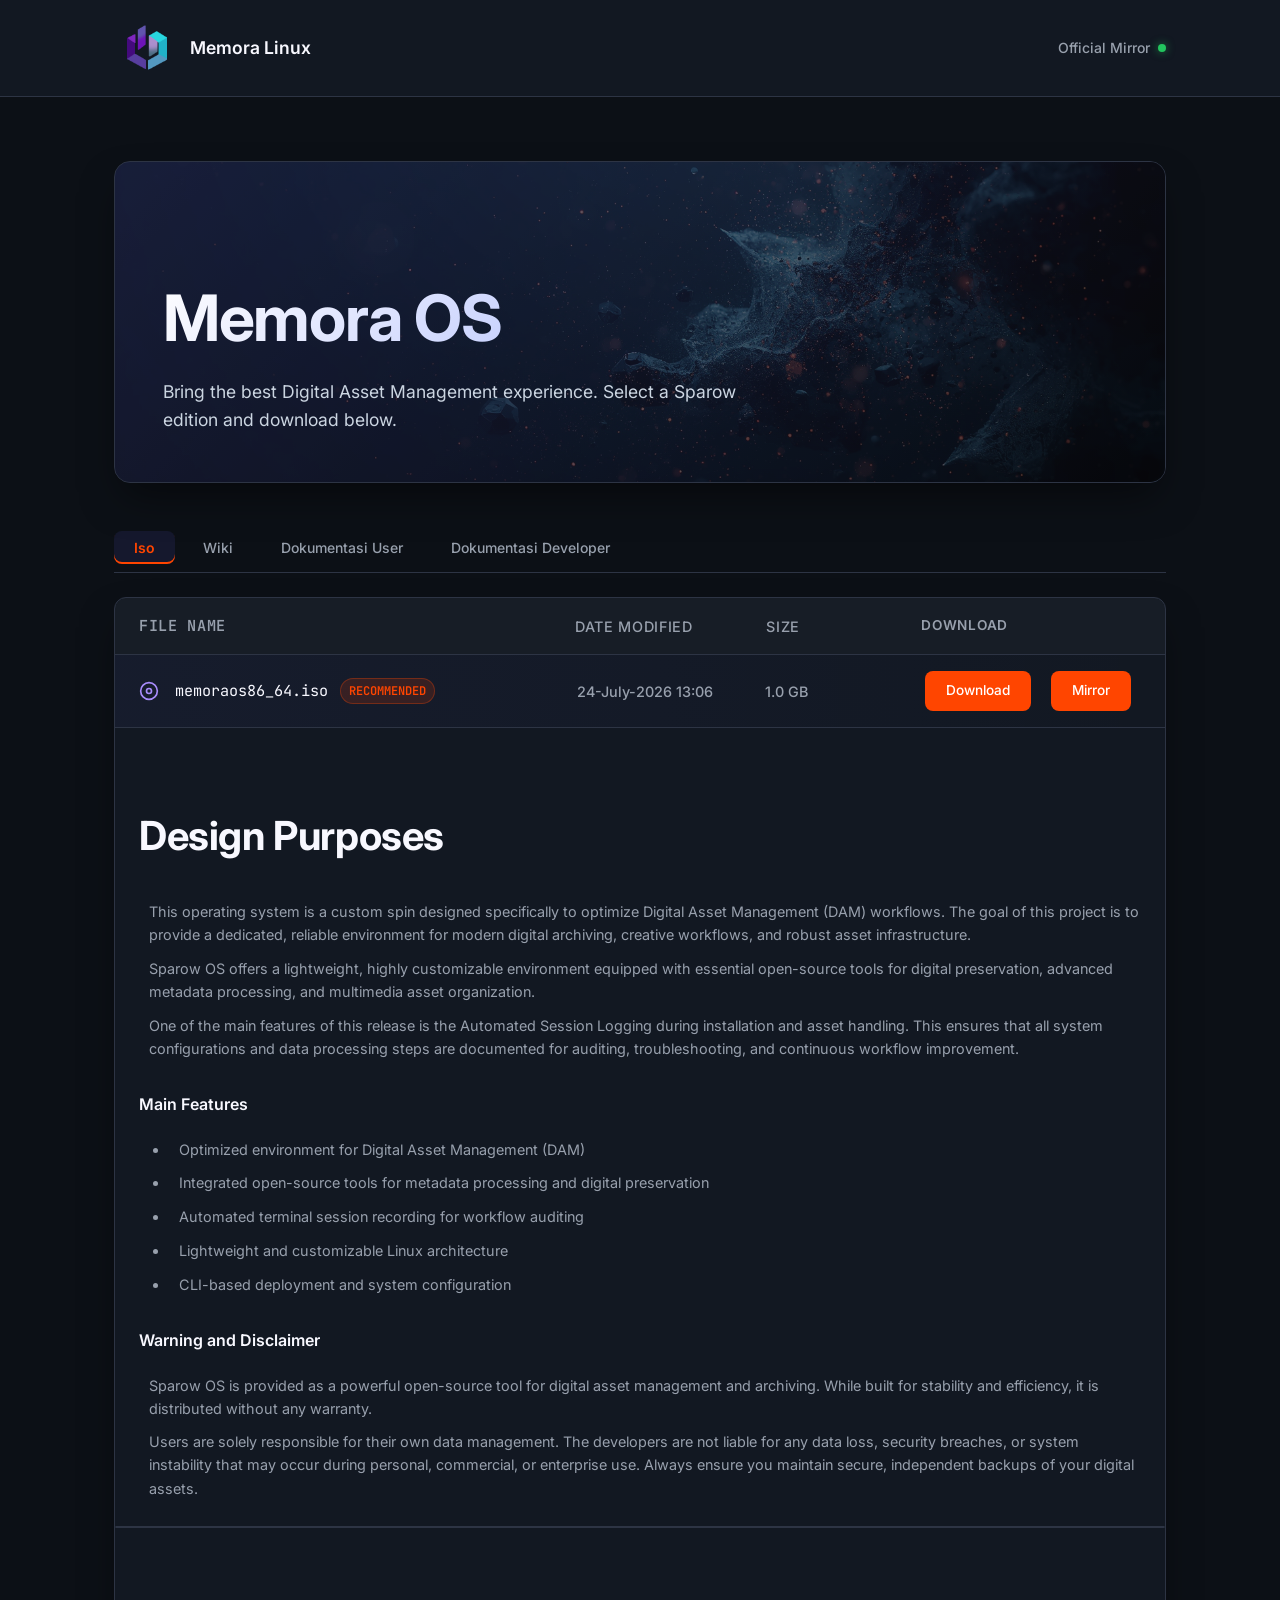
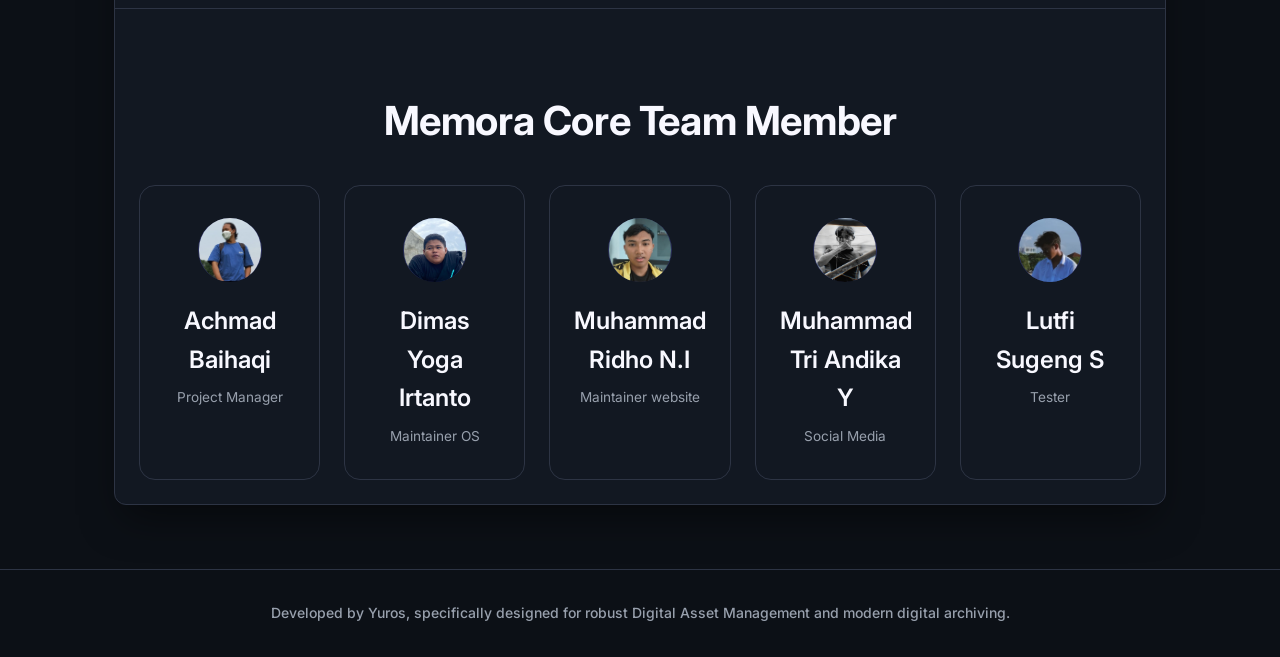
==== index.html @ e00f6594 "Change section title from 'Sparow' to 'Memora'" ====
<!DOCTYPE html>
<html lang="en">
<head>
    <meta charset="UTF-8">
    <meta name="viewport" content="width=device-width, initial-scale=1.0">
    <title>Memora OS - Download</title>
    <link rel="stylesheet" href="style.css">
    <link href="https://fonts.googleapis.com/css2?family=Inter:wght@400;500;600;700&family=JetBrains+Mono:wght@400;500&display=swap" rel="stylesheet">
</head>

<body>
    <nav class="navbar">
        <div class="container">
            <div class="logo">
                <img src="asset-website/memora-logo.png" alt="logo-sparow" style="height: 64px; width: auto;"/>
                <span>Memora Linux</span>
            </div>
            <div class="server-info">
                <span class="host">Official Mirror</span>
                <span class="status-indicator"></span>
            </div>
        </div>
    </nav>

    <main class="container main-content">
        <!-- Hero Section -->
        <div class="hero-section">
            <div class="hero-image-container">
                <img src="asset-website/backround-hero/opsi1.png" alt="Sparow OS Preview" class="hero-img">
                <div class="hero-content">
                    <h1>Memora OS</h1>
                    <p>Bring the best Digital Asset Management experience. Select a Sparow edition and download below.</p>
                </div>
            </div>
        </div>

        <!-- Release Tabs -->
<div class="release-tabs">
    <button class="tab-btn active" id="btn-sparow">Iso</button>
    <button class="tab-btn" id="btn-wiki">Wiki</button>
    <button class="tab-btn" id="btn-docs-user">Dokumentasi User</button>
    <button class="tab-btn" id="btn-docs-dev">Dokumentasi Developer</button>
</div>

        <div class="file-browser">
            <!-- KONTEN 1: TAB SPAROW -->
            <div id="content-sparow" style="display: block;">
                <div class="browser-header">
                    <div class="col-name">File Name</div>
                    <div class="col-date">Date Modified</div>
                    <div class="col-size">Size</div>
                    <div class="col-action">
                        <span class="header-align">Download</span>
                        <span class="header-align" style="visibility: hidden;">Mirror</span>
                    </div>
                </div>
                
                <div class="file-list" id="list-amanda">
                    <div class="file-row iso-file">
                        <div class="col-name">
                            <svg class="icon" viewBox="0 0 24 24" fill="none" stroke="currentColor" stroke-width="2">
                                <circle cx="12" cy="12" r="10" />
                                <circle cx="12" cy="12" r="3" />
                            </svg>
                            <div class="file-details">
                                <span class="filename">memoraos86_64.iso</span>
                                <span class="file-badge">Recommended</span>
                            </div>
                        </div>
                        <div class="col-date">24-July-2026 13:06</div>
                        <div class="col-size">1.0 GB</div>
                        <div class="col-action">
                            <a href="/source/blackbird-amanda.iso" class="btn-download" download>Download</a>
                            <a href="https://onboardcloud.dl.sourceforge.net/project/blackbird/release-beta/blackbird-amanda.iso?viasf=1&fid=47947c083191922f" target="_blank" class="btn-download">Mirror</a>
                        </div>
                    </div>
                    
                    <div class="describe">
                        <h2 class="section-title">Design Purposes</h2>
                        <p>
                        This operating system is a custom spin designed specifically to optimize Digital Asset Management (DAM) workflows. The goal of this project is to provide a dedicated, reliable environment for modern digital archiving, creative workflows, and robust asset infrastructure.
                        </p>
                        <p>
                        Sparow OS offers a lightweight, highly customizable environment equipped with essential open-source tools for digital preservation, advanced metadata processing, and multimedia asset organization.
                        </p>
                        <p>
                        One of the main features of this release is the Automated Session Logging during installation and asset handling. This ensures that all system configurations and data processing steps are documented for auditing, troubleshooting, and continuous workflow improvement.
                        </p>

                        <h3 class="section-subtitle">Main Features</h3>
                        <ul>
                            <li>Optimized environment for Digital Asset Management (DAM)</li>
                            <li>Integrated open-source tools for metadata processing and digital preservation</li>
                            <li>Automated terminal session recording for workflow auditing</li>
                            <li>Lightweight and customizable Linux architecture</li>
                            <li>CLI-based deployment and system configuration</li>
                        </ul>

                        <h3 class="section-subtitle">Warning and Disclaimer</h3>
                        <p>
                        Sparow OS is provided as a powerful open-source tool for digital asset management and archiving. While built for stability and efficiency, it is distributed without any warranty.
                        </p>
                        <p>
                        Users are solely responsible for their own data management. The developers are not liable for any data loss, security breaches, or system instability that may occur during personal, commercial, or enterprise use. Always ensure you maintain secure, independent backups of your digital assets.
                        </p>
                    </div>
                </div>
            </div>

            <!-- KONTEN 2: TAB WIKI -->
            <div id="content-wiki" style="display: none; padding: 2rem;">
                
                <!-- INI YANG BIKIN JADI 2 KOLOM (wiki-layout) -->
                <div class="wiki-layout">
                    
                    <!-- Kiri: Sidebar Daftar Isi -->
                    <aside class="wiki-sidebar">
                        <div class="toc-title">Contents</div>
                        <ul class="toc-list">
                            <li><a href="#wiki-konsep">1 Konsep Dasar</a></li>
                            <li><a href="#wiki-arsip">2 Standar Preservasi Digital</a></li>
                            <li><a href="#wiki-metadata">3 Skema Metadata & Klasifikasi</a></li>
                        </ul>
                    </aside>

                    <!-- Kanan: Isi Konten -->
                    <div class="wiki-main">
                        <h2 class="section-title" style="margin-top: 0; margin-bottom: 1.5rem;">Wiki Sparow OS</h2>
                        
                        <h3 id="wiki-konsep" class="section-subtitle">1 Konsep Dasar</h3>
                        <p>Sparow OS dirancang untuk menjembatani infrastruktur IT dengan kebutuhan manajemen arsip digital. Sistem ini dioptimalkan untuk memproses aset digital skala besar dengan efisiensi tinggi.</p>

                        <h3 id="wiki-arsip" class="section-subtitle">2 Standar Preservasi Digital</h3>
                        <p>Sistem ini mendukung integrasi langsung dengan model OAIS (Open Archival Information System), memastikan pelestarian dokumen untuk jangka panjang secara aman dan terstruktur.</p>

                        <h3 id="wiki-metadata" class="section-subtitle">3 Skema Metadata & Klasifikasi</h3>
                        <p>Lingkungan bawaan telah dilengkapi dengan alat untuk memvalidasi dan memproses skema Dublin Core, MODS, dan format deskripsi bibliografi lainnya secara otomatis.</p>
                    </div>

                </div>
            </div>


        <div class="file-browser">

            <!-- KONTEN 3: TAB DOKUMENTASI USER -->
            <div id="content-docs-user" style="display: none; padding: 2rem;">
                <div class="wiki-layout">
                    <!-- Kiri: Sidebar Daftar Isi -->
                    <aside class="wiki-sidebar">
                        <div class="toc-title">Contents</div>
                        <ul class="toc-list">
                            <li><a href="#docs-user-instalasi">1 Panduan Instalasi CLI</a></li>
                            <li><a href="#docs-user-enkripsi">2 Konfigurasi Tang Server & Clevis</a></li>
                            <li><a href="#docs-user-logging">3 Perekaman Sesi Terminal</a></li>
                        </ul>
                    </aside>

                    <!-- Kanan: Isi Konten -->
                    <div class="wiki-main">
                        <h2 class="section-title" style="margin-top: 0; margin-bottom: 1.5rem;">Dokumentasi User</h2>
                        
                        <h3 id="docs-user-instalasi" class="section-subtitle">1 Panduan Instalasi CLI</h3>
                        <p>Proses instalasi utama Sparow OS sepenuhnya dikendalikan melalui Command Line Interface (CLI) untuk memastikan konsumsi sumber daya tetap minimal selama deployment.</p>

                        <h3 id="docs-user-enkripsi" class="section-subtitle">2 Konfigurasi Tang Server & Clevis</h3>
                        <p>Untuk keamanan penyimpanan repositori arsip, dokumentasi ini menyediakan panduan setup enkripsi disk jaringan menggunakan container Tang server dan client Clevis, guna mencegah akses disk tanpa otorisasi.</p>

                        <h3 id="docs-user-logging" class="section-subtitle">3 Perekaman Sesi Terminal</h3>
                        <p>Fitur logging akan secara otomatis merekam riwayat interaksi administrator selama sesi pemeliharaan sistem perpustakaan digital untuk tujuan dokumentasi dan audit.</p>
                    </div>
                </div>
            </div>

            <!-- KONTEN 4: TAB DOKUMENTASI DEVELOPER -->
            <div id="content-docs-dev" style="display: none; padding: 2rem;">
                <div class="wiki-layout">
                    <!-- Kiri: Sidebar Daftar Isi -->
                    <aside class="wiki-sidebar">
                        <div class="toc-title">Contents</div>
                        <ul class="toc-list">
                            <li><a href="#docs-dev-instalasi">1 Panduan Instalasi CLI</a></li>
                            <li><a href="#docs-dev-enkripsi">2 Konfigurasi Tang Server & Clevis</a></li>
                            <li><a href="#docs-dev-logging">3 Perekaman Sesi Terminal</a></li>
                        </ul>
                    </aside>

                    <!-- Kanan: Isi Konten -->
                    <div class="wiki-main">
                        <h2 class="section-title" style="margin-top: 0; margin-bottom: 1.5rem;">Dokumentasi Developer</h2>
                        
                        <h3 id="docs-dev-instalasi" class="section-subtitle">1 Panduan Instalasi CLI</h3>
                        <p>Proses instalasi utama Sparow OS sepenuhnya dikendalikan melalui Command Line Interface (CLI) untuk memastikan konsumsi sumber daya tetap minimal selama deployment.</p>

                        <h3 id="docs-dev-enkripsi" class="section-subtitle">2 Konfigurasi Tang Server & Clevis</h3>
                        <p>Untuk keamanan penyimpanan repositori arsip, dokumentasi ini menyediakan panduan setup enkripsi disk jaringan menggunakan container Tang server dan client Clevis, guna mencegah akses disk tanpa otorisasi.</p>

                        <h3 id="docs-dev-logging" class="section-subtitle">3 Perekaman Sesi Terminal</h3>
                        <p>Fitur logging akan secara otomatis merekam riwayat interaksi administrator selama sesi pemeliharaan sistem perpustakaan digital untuk tujuan dokumentasi dan audit.</p>
                    </div>
                </div>
            </div>

        </div>


        <!-- Contributors Section -->
        <section class="contributors-section">
            <h2 class="section-title" style="margin-top: 3rem; text-align: center;">Memora Core Team Member</h2>
            <div class="contributors-grid">
                <div class="contributor-card">
                    <div class="avatar">
                        <img src="asset-website/contributor-image/bay-card.jpg" alt="Achmad Baihaqi Avatar" class="avatar-img">
                    </div>
                    <div class="contributor-info">
                        <h3>Achmad Baihaqi</h3>
                        <p>Project Manager</p>
                    </div>
                </div>
                <div class="contributor-card">
                    <div class="avatar">
                        <img src="asset-website/contributor-image/agoy-card.jpg" alt="Dimas Yoga Avatar" class="avatar-img">
                    </div>
                    <div class="contributor-info">
                        <h3>Dimas Yoga Irtanto</h3>
                        <p>Maintainer OS</p>
                    </div>
                </div>
                <div class="contributor-card">
                    <div class="avatar">
                        <img src="asset-website/contributor-image/ridho-card.jpg" alt="Muhammad Ridho Avatar" class="avatar-img">
                    </div>
                    <div class="contributor-info">
                        <h3>Muhammad Ridho N.I</h3>
                        <p>Maintainer website</p>
                    </div>
                </div>
                <div class="contributor-card">
                    <div class="avatar">
                        <img src="asset-website/contributor-image/dika-card.jpg" alt="Muhammad Tri Andika Avatar" class="avatar-img">
                    </div>
                    <div class="contributor-info">
                        <h3>Muhammad Tri Andika Y</h3>
                        <p>Social Media</p>
                    </div>
                </div>
                <div class="contributor-card">
                    <div class="avatar">
                        <img src="asset-website/contributor-image/lutfi-card.jpg" alt="Lutfi Sugeng Avatar" class="avatar-img">
                    </div>
                    <div class="contributor-info">
                        <h3>Lutfi Sugeng S</h3>
                        <p>Tester</p>
                    </div>
                </div>
            </div>
        </section>
    </main>

    <footer>
        <div class="container">
            <p>Developed by Yuros, specifically designed for robust Digital Asset Management and modern digital archiving.</p>
        </div>
    </footer>

    <script src="main.js"></script>
</body>
</html>
---- style.css ----
:root {
    --bg-main: #0C1016;
    --bg-card: #121822;
    --bg-hover: #1c2433;
    --text-main: #F8F8FF;
    --text-muted: #98A0AD;
    --border-color: #2D3444;
    --stroke-secondary: #A8B9D3;
    --accent: #FF4500;
    --accent-hover: #e63e00;
    --iso-glow: rgba(255, 69, 0, 0.15);
    --placeholder: #D9D9D9;
}

* {
    margin: 0;
    padding: 0;
    box-sizing: border-box;
}

body {
    font-family: 'Inter', -apple-system, BlinkMacSystemFont, "Segoe UI", sans-serif;
    background-color: var(--bg-main);
    color: var(--text-main);
    line-height: 1.6;
    -webkit-font-smoothing: antialiased;
    font-size: 18px;
    font-weight: 400;
}

.container {
    max-width: 1100px;
    margin: 0 auto;
    padding: 0 1.5rem;
}

/* Navbar */
.navbar {
    border-bottom: 1px solid var(--border-color);
    background: var(--bg-card);
    padding: 1rem 0;
}

.navbar .container {
    display: flex;
    justify-content: space-between;
    align-items: center;
}

.logo {
    display: flex;
    align-items: center;
    gap: 0.75rem;
    font-weight: 600;
    font-size: 1.1rem;
}

.logo svg {
    color: var(--accent);
}

/* Release Tabs */
.release-tabs {
    display: flex;
    gap: 0.5rem;
    margin-bottom: 1.5rem;
    border-bottom: 1px solid var(--border-color);
    padding-bottom: 0.5rem;
}

.tab-btn {
    background: transparent;
    border: none;
    color: var(--text-muted);
    padding: 0.5rem 1.25rem;
    font-size: 0.95rem;
    font-weight: 500;
    cursor: pointer;
    border-radius: 0.5rem;
    transition: all 0.2s ease;
    font-family: 'Inter', sans-serif;
}

.tab-btn:hover {
    color: var(--text-main);
    background: var(--bg-hover);
}

.tab-btn.active {
    background: var(--iso-glow);
    color: var(--accent);
    font-weight: 600;
    box-shadow: inset 0 -2px 0 var(--accent);
}

.server-info,
.tab-btn,
.browser-header,
.col-date,
.col-size,
.btn-download,
footer {
    font-size: 14px;
    font-weight: 500;
    color: var(--text-muted);
    display: flex;
    align-items: center;
    gap: 0.5rem;
}

.status-indicator {
    width: 8px;
    height: 8px;
    border-radius: 50%;
    background: #22c55e;
    box-shadow: 0 0 8px rgba(34, 197, 94, 0.6);
}

/* Main Content */
.main-content {
    padding: 4rem 1.5rem;
}

/* Hero Section */
.hero-section {
    margin-bottom: 3rem;
    border-radius: 1rem;
    overflow: hidden;
    position: relative;
    border: 1px solid var(--border-color);
    box-shadow: 0 20px 40px -10px rgba(0, 0, 0, 0.5);
    background: var(--bg-card);
}

.hero-image-container {
    position: relative;
    width: 100%;
    height: 320px;
    background: linear-gradient(135deg, rgba(45, 52, 68, 0.8) 0%, rgba(12, 16, 22, 1) 100%);
    display: flex;
    align-items: flex-end;
    padding: 3rem;
}

.hero-img {
    position: absolute;
    top: 0;
    left: 0;
    width: 100%;
    height: 100%;
    object-fit: cover;
    opacity: 0.3; 
    z-index: 1;
    border-radius: 0 !important;
}

.hero-content {
    position: relative;
    z-index: 2;
}

.hero-content h1 {
    font-size: 64px;
    font-weight: 700;
    margin-bottom: 0.5rem;
    color: var(--text-main);
    letter-spacing: -0.02em;
}

.hero-content p {
    color: #cbd5e1;
    font-size: 1.1rem;
    max-width: 600px;
}

img {
    display: block;
    max-width: 100%;
    overflow: hidden;
}

/* File Browser */
.file-browser {
    background: var(--bg-card);
    border: 1px solid var(--border-color);
    border-radius: 0.75rem;
    overflow: hidden;
    box-shadow: 0 20px 40px -10px rgba(0, 0, 0, 0.5);
}

.browser-header {
    display: grid;
    grid-template-columns: 3.5fr 1.5fr 1fr 2fr;
    padding: 1rem 1.5rem;
    border-bottom: 1px solid var(--border-color);
    background: rgba(255, 255, 255, 0.02);
    text-transform: uppercase;
    letter-spacing: 0.05em;
}

.header-align {
    display: inline-flex;
    justify-content: center;
    padding: 0 1.25rem;
    margin-left: 5px;
    margin-right: 5px;
}

.file-list {
    display: flex;
    flex-direction: column;
}

.file-row {
    display: grid;
    grid-template-columns: 3.5fr 1.5fr 1fr 2fr;
    align-items: center;
    padding: 1rem 1.5rem;
    border-bottom: 1px solid var(--border-color);
    text-decoration: none;
    color: var(--text-main);
    transition: background 0.2s ease;
}

.describe {
    padding: 1rem 1.5rem;
}

.section-title {
    font-size: 40px;
    font-weight: 700;
    margin-bottom: 1rem;
    margin-top: 1.5rem;
    color: var(--text-main);
    letter-spacing: -0.01em;
}

.section-subtitle {
    font-size: 24px;
    font-weight: 600;
    margin-top: 2rem;
    margin-bottom: 0.5rem;
    color: var(--text-main);
}

.describe p, .describe li {
    color: var(--text-muted);
    font-size: 18px;
    margin-bottom: 0.75em;
}

.describe p {
    margin-inline-start: 10px;
}

.describe li {
    margin-inline-start: 30px;
    padding-inline-start: 10px;
}

.file-row:last-child {
    border-bottom: none;
}

.file-row:hover {
    background: var(--bg-hover);
}

.file-row.iso-file {
    background: linear-gradient(90deg, rgba(255, 69, 0, 0.05), transparent);
}

.file-row.iso-file:hover {
    background: linear-gradient(90deg, rgba(255, 69, 0, 0.1), transparent);
}

/* Columns */
.col-name {
    display: flex;
    align-items: center;
    gap: 1rem;
    font-family: 'JetBrains Mono', monospace;
    font-size: 0.95rem;
    word-break: break-all;
}

.col-action {
    display: flex;
    justify-content: flex-end;
}

.icon {
    width: 20px;
    height: 20px;
    color: var(--text-muted);
    flex-shrink: 0;
}

.iso-file .icon {
    color: var(--accent);
}

.file-details {
    display: flex;
    align-items: center;
    gap: 0.75rem;
    flex-wrap: wrap;
}

.file-badge {
    font-size: 12px;
    background: rgba(255, 69, 0, 0.15);
    color: var(--accent);
    padding: 0.15rem 0.5rem;
    border-radius: 1rem;
    border: 1px solid rgba(255, 69, 0, 0.3);
    font-weight: 600;
    text-transform: uppercase;
}

/* Buttons */
.btn-download {
    display: inline-flex;
    align-items: center;
    justify-content: center;
    padding: 0.5rem 1.25rem;
    background: var(--accent);
    color: #fff;
    text-decoration: none;
    border-radius: 0.5rem;
    font-weight: 500;
    font-size: 14px;
    margin-left: 10px;
    margin-right: 10px;
    transition: all 0.2s;
    border: 1px solid transparent;
}

.btn-download:hover {
    background: var(--accent-hover);
    transform: translateY(-1px);
}

/* Contributors Section */
.contributors-section {
    margin-top: 5rem;
    padding-top: 2rem;
    border-top: 1px solid var(--border-color);
}

.contributors-grid {
    display: grid;
    grid-template-columns: repeat(auto-fit, minmax(180px, 1fr));
    gap: 1rem;
    margin: 1.5rem;
}

.contributor-card {
    background: var(--bg-card);
    border: 1px solid var(--border-color);
    border-radius: 1rem;
    padding: 2rem 1.5rem;
    text-align: center;
    transition: transform 0.3s ease, box-shadow 0.3s ease, border-color 0.3s ease;
    cursor: default;
}

.contributor-card:hover {
    transform: translateY(-5px);
    box-shadow: 0 15px 30px -10px rgba(0, 0, 0, 0.5);
    background: var(--bg-hover);
    border-color: rgba(255, 69, 0, 0.3);
}

.avatar {
    width: 64px;
    height: 64px;
    border-radius: 50px;
    background: linear-gradient(135deg, rgba(255, 69, 0, 0.15) 0%, rgba(255, 69, 0, 0.05) 100%);
    border: 1px solid rgba(255, 69, 0, 0.2);
    color: var(--accent);
    display: flex;
    align-items: center;
    justify-content: center;
    margin: 0 auto 1.25rem auto;
    transition: all 0.3s ease;
}

.avatar img {
    width: 64px;
    height: 64px;
    border-radius: 50px;
    object-fit: cover;
}

.contributor-card:hover .avatar {
    background: linear-gradient(135deg, rgba(255, 69, 0, 0.3) 0%, rgba(255, 69, 0, 0.1) 100%);
    box-shadow: 0 0 20px rgba(255, 69, 0, 0.15);
}

.contributor-info h3 {
    font-size: 18px;
    font-weight: 600;
    color: var(--text-main);
    margin-bottom: 0.35rem;
}

.contributor-info p {
    font-size: 14px;
    color: var(--text-muted);
}

/* Footer */
footer {
    text-align: center;
    padding: 2rem 0;
    border-top: 1px solid var(--border-color);
    display: flex;
    justify-content: center;
    align-items: center;
}

/* Responsive */
@media (max-width: 900px) {
    .browser-header, .file-row {
        grid-template-columns: 2fr 1fr 1.5fr;
    }
    .browser-header .col-date, .file-row .col-date {
        display: none;
    }
}

@media (max-width: 600px) {
    .browser-header {
        display: none;
    }
    .file-row {
        grid-template-columns: 1fr;
        gap: 0.75rem;
        padding: 1.25rem;
    }
    .col-size {
        padding-left: 2.25rem;
        display: inline-block;
        font-size: 14px;
    }
    .col-action {
        justify-content: flex-start;
        padding-left: 2.25rem;
        margin-top: 0.5rem;
    }
}
:root {
    --bg-main: #0C1016;
    --bg-card: #121822;
    --bg-hover: #1c2433;
    --text-main: #F8F8FF;
    --text-muted: #98A0AD;
    --border-color: #2D3444;
    --stroke-secondary: #A8B9D3;
    --accent: #FF4500;
    --accent-hover: #e63e00;
    --iso-glow: rgba(255, 69, 0, 0.15);
    --placeholder: #D9D9D9
}

* {
    margin: 0;
    padding: 0;
    box-sizing: border-box;
}

body {
    font-family: 'Inter', -apple-system, BlinkMacSystemFont, "Segoe UI", sans-serif;
    background-color: var(--bg-main);
    color: var(--text-main);
    line-height: 1.6;
    -webkit-font-smoothing: antialiased;
    font-size: 18px;
    font-weight: 400;
}

.container {
    max-width: 1100px;
    margin: 0 auto;
    padding: 0 1.5rem;
}

/* Navbar */
.navbar {
    border-bottom: 1px solid var(--border-color);
    background: var(--bg-card);
    padding: 1rem 0;
}

.navbar .container {
    display: flex;
    justify-content: space-between;
    align-items: center;
}

.logo {
    display: flex;
    align-items: center;
    gap: 0.75rem;
    font-weight: 600;
    font-size: 1.1rem;
}

.logo svg {
    color: var(--accent);
}

/* Release Tabs */
.release-tabs {
    display: flex;
    gap: 0.5rem;
    margin-bottom: 1.5rem;
    border-bottom: 1px solid var(--border-color);
    padding-bottom: 0.5rem;
}

.tab-btn {
    background: transparent;
    border: none;
    color: var(--text-muted);
    padding: 0.5rem 1.25rem;
    font-size: 0.95rem;
    font-weight: 500;
    cursor: pointer;
    border-radius: 0.5rem;
    transition: all 0.2s ease;
    font-family: 'Inter', sans-serif;
}

.tab-btn:hover {
    color: var(--text-main);
    background: var(--bg-hover);
}

.tab-btn.active {
    background: rgba(99, 102, 241, 0.1);
    color: var(--accent);
    font-weight: 600;
    box-shadow: inset 0 -2px 0 var(--accent);
}

.server-info,
.tab-btn,
.browser-header,
.col-date,
.col-size,
.btn-download,
footer {
    font-size: 14px;
    font-weight: 500;
    color: var(--text-muted);
    display: flex;
    align-items: center;
    gap: 0.5rem;
}

.status-indicator {
    width: 8px;
    height: 8px;
    border-radius: 50%;
    background: #22c55e;
    box-shadow: 0 0 8px rgba(34, 197, 94, 0.6);
}

/* Main Content */
.main-content {
    padding: 4rem 1.5rem;
}

/* Hero Section */
.hero-section {
    margin-bottom: 3rem;
    border-radius: 1rem;
    overflow: hidden;
    position: relative;
    border: 1px solid var(--border-color);
    box-shadow: 0 20px 40px -10px rgba(0, 0, 0, 0.5);
    background: var(--bg-card);
}

.hero-image-container {
    position: relative;
    width: 100%;
    height: 320px;
    background: linear-gradient(135deg, rgba(99, 102, 241, 0.2) 0%, rgba(9, 9, 11, 1) 100%);
    display: flex;
    align-items: flex-end;
    padding: 3rem;
}

.hero-img {
    position: absolute;
    top: 0;
    left: 0;
    width: 100%;
    height: 100%;
    object-fit: cover;
    opacity: 0.3; /* Opacity lowered to keep text highly readable */
    z-index: 1;
    border-radius: 0 !important;
}

.hero-content {
    position: relative;
    z-index: 2;
}

.hero-content h1 {
    font-size:64px;
    font-weight: 700;
    margin-bottom: 0.5rem;
    background: linear-gradient(135deg, #ffffff 0%, #a5b4fc 100%);
    -webkit-background-clip: text;
    -webkit-text-fill-color: transparent;
    letter-spacing: -0.02em;
    color: var(--text-main);
}

.hero-content p {
    color: #cbd5e1;
    font-size: 1.1rem;
    max-width: 600px;
}

.hero-content p.academic-note {
    margin-top: 1.25rem;
    font-size: 0.85rem;
    color: #94a3b8;
    font-style: italic;
    border-left: 2px solid var(--accent);
    padding-left: 0.75rem;
}

img {
    display: block;
    max-width: 100%;
    overflow: hidden;
    
}
/* File Browser */
.file-browser {
    background: var(--bg-card);
    border: 1px solid var(--border-color);
    border-radius: 0.75rem;
    overflow: hidden;
    box-shadow: 0 20px 40px -10px rgba(0, 0, 0, 0.5);
}

.browser-header {
    display: grid;
    grid-template-columns: 3.5fr 1.5fr 1fr 2fr;
    padding: 1rem 1.5rem;
    border-bottom: 1px solid var(--border-color);
    background: rgba(255, 255, 255, 0.02);
    font-size: 0.85rem;
    font-weight: 600;
    color: var(--text-muted);
    text-transform: uppercase;
    letter-spacing: 0.05em;
}

.header-align {
    display: inline-flex;
    justify-content: center;
    padding: 0 1.25rem;
    margin-left: 5px;
    margin-right: 5px;
}

.file-list {
    display: flex;
    flex-direction: column;
}

.file-row {
    display: grid;
    grid-template-columns: 3.5fr 1.5fr 1fr 2fr;
    align-items: center;
    padding: 1rem 1.5rem;
    border-bottom: 1px solid var(--border-color);
    text-decoration: none;
    color: var(--text-main);
    transition: background 0.2s ease;
}

.describe {
    padding: 1rem 1.5rem;
}

.describe h2, .describe h3 {
    font-size: 1rem;
    margin-bottom: 1.25em;
}

.describe h2 {
 margin-top: 1.5em ;
}

.describe h3 {
 margin-top: 2em ;
}

.describe p, .describe li {
    color: var(--text-muted);
    font-size: .9rem;
    margin-bottom: .75em;
}

.describe p{
    margin-inline-start: 10px;
}

.describe li {
    margin-inline-start: 30px;
    padding-inline-start: 10px;
}


.file-row:last-child {
    border-bottom: none;
}

.file-row:hover {
    background: var(--bg-hover);
}

.file-row.iso-file {
    background: linear-gradient(90deg, rgba(99, 102, 241, 0.05), transparent);
}

.file-row.iso-file:hover {
    background: linear-gradient(90deg, rgba(99, 102, 241, 0.1), transparent);
}

/* Columns */
.col-name {
    display: flex;
    align-items: center;
    gap: 1rem;
    font-family: 'JetBrains Mono', monospace;
    font-size: 0.95rem;
    word-break: break-all;
}

.col-date, .col-size {
    font-size: 0.9rem;
    color: var(--text-muted);
}

.col-action {
    display: flex;
    justify-content: flex-end;
}

.icon {
    width: 20px;
    height: 20px;
    color: var(--text-muted);
    flex-shrink: 0;
}

.directory .icon {
    color: #60a5fa;
    fill: rgba(96, 165, 250, 0.2);
}

.iso-file .icon {
    color: #a78bfa;
}

.text-file .icon {
    color: #94a3b8;
}

.file-details {
    display: flex;
    align-items: center;
    gap: 0.75rem;
    flex-wrap: wrap;
}

.file-badge {
    
    font-size: 12px;
    background: rgba(255, 69, 0, 0.15);
    color: var(--accent);
    padding: 0.15rem 0.5rem;
    border-radius: 1rem;
    border: 1px solid rgba(255, 69, 0, 0.3);
    font-weight: 600;
    text-transform: uppercase;
}

/* Buttons */
.btn-download {
    display: inline-flex;
    align-items: center;
    justify-content: center;
    padding: 0.5rem 1.25rem;
    background: var(--accent);
    color: #fff;
    text-decoration: none;
    border-radius: 0.5rem;
    font-weight: 500;
    font-size: 0.85rem;
    margin-left: 10px;
    margin-right: 10px;
    transition: all 0.2s;
    font-family: 'Inter', sans-serif;
    border: 1px solid transparent;
}

.btn-download:hover {
    background: var(--accent-hover);
    transform: translateY(-1px);
}

.btn-download.secondary {
    background: transparent;
    border: 1px solid var(--border-color);
    color: var(--text-main);
}

.btn-download.secondary:hover {
    background: rgba(255, 255, 255, 0.05);
    border-color: rgba(255, 255, 255, 0.2);
}

/* Contributors Section */
.contributors-section {
    margin-top: 5rem;
    padding-top: 2rem;
    border-top: 1px solid var(--border-color);
}

.section-title, .describe h2 {
    font-size: 40px;
    font-weight: 700;
    margin-bottom: 2rem;
    color: var(--text-main);
    text-align: left;
    letter-spacing: -0.01em;
}

.contributors-grid {
    display: grid;
    grid-template-columns: repeat(auto-fit, minmax(180px, 1fr));
    gap: 1.5rem;
}

.contributor-card {
    background: var(--bg-card);
    border: 1px solid var(--border-color);
    border-radius: 1rem;
    padding: 2rem 1.5rem;
    text-align: center;
    transition: transform 0.3s ease, box-shadow 0.3s ease, border-color 0.3s ease;
    cursor: default;
}

.contributor-card:hover {
    transform: translateY(-5px);
    box-shadow: 0 15px 30px -10px rgba(0, 0, 0, 0.5);
    background: var(--bg-hover);
    border-color: rgba(99, 102, 241, 0.3);
}

.avatar {
    width: 64px;
    height: 64px;
    border-radius: 50px;
    background: linear-gradient(135deg, rgba(99, 102, 241, 0.15) 0%, rgba(99, 102, 241, 0.05) 100%);
    border: 1px solid rgba(99, 102, 241, 0.2);
    color: var(--accent);
    display: flex;
    align-items: center;
    justify-content: center;
    font-size: 1.25rem;
    font-weight: 700;
    margin: 0 auto 1.25rem auto;
    font-family: 'Inter', sans-serif;
    transition: all 0.3s ease;
}

.avatar img{
        width: 64px;
    height: 64px;
    border-radius: 50px;
    object-fit: cover;
}

.contributor-card:hover .avatar {
    background: linear-gradient(135deg, rgba(99, 102, 241, 0.3) 0%, rgba(99, 102, 241, 0.1) 100%);
    box-shadow: 0 0 20px rgba(99, 102, 241, 0.15);
    color: #fff;
}

.contributor-info h3 {
    font-size: 24px;
    font-weight: 600;
    color: var(--text-main);
    margin-bottom: 0.5rem;
}

.contributor-info p {
    font-size: 0.85rem;
    color: var(--text-muted);
}

/* Footer */
footer {
    text-align: center;
    padding: 2rem 0;
    color: var(--text-muted);
    font-size: 14px;
    font-weight: 500;
    border-top: 1px solid var(--border-color);
    display: flex;
    justify-content: center;
    align-items: center;
}

/* Responsive */
@media (max-width: 900px) {
    .browser-header {
        grid-template-columns: 2fr 1fr 1.5fr;
    }
    .file-row {
        grid-template-columns: 2fr 1fr 1.5fr;
    }
    .browser-header .col-date, .file-row .col-date {
        display: none;
    }
}

@media (max-width: 600px) {
    .browser-header {
        display: none;
    }
    .file-row {
        grid-template-columns: 1fr;
        gap: 0.75rem;
        padding: 1.25rem;
    }
    .col-size {
        padding-left: 2.25rem;
        display: inline-block;
        font-size: 0.85rem;
    }
    .col-action {
        justify-content: flex-start;
        padding-left: 2.25rem;
        margin-top: 0.5rem;
    }
}

/* --- ARCH WIKI STYLE LAYOUT --- */

html {
    scroll-behavior: smooth;
}

/* Membagi layar jadi 2 kolom: Kiri (220px) dan Kanan (Sisa ruang) */
.wiki-layout {
    display: grid;
    grid-template-columns: 220px 1fr;
    gap: 3rem;
    align-items: start;
}

/* Membuat sidebar menempel saat di-scroll */
.wiki-sidebar {
    position: sticky;
    top: 2rem;
    background: transparent;
}

.toc-title {
    font-weight: 700;
    font-size: 16px;
    color: var(--text-main);
    margin-bottom: 1rem;
    padding-bottom: 0.5rem;
    border-bottom: 1px solid var(--border-color); /* Garis bawah ala Arch Wiki */
}

.toc-list {
    list-style-type: none;
    padding-left: 0;
}

.toc-list li {
    margin-bottom: 0.75rem;
}

.toc-list a {
    color: var(--accent);
    text-decoration: none;
    font-size: 14px;
    transition: color 0.2s ease;
    display: block;
}

.toc-list a:hover {
    color: var(--accent-hover);
    text-decoration: underline;
}

.wiki-main p {
    color: var(--text-muted);
    font-size: 18px;
    margin-bottom: 1.5rem;
    line-height: 1.6;
}

/* Styling judul sub-bab dengan garis bawah tipis */
.wiki-main h3 {
    scroll-margin-top: 2rem; /* Jarak aman saat di-scroll agar tidak tertutup atas layar */
    margin-top: 2.5rem;
    margin-bottom: 1rem;
    padding-bottom: 0.5rem;
    border-bottom: 1px solid var(--border-color);
}

/* Tampilan Responsif: Mengubah jadi 1 kolom bertumpuk kalau dibuka di HP */
@media (max-width: 768px) {
    .wiki-layout {
        grid-template-columns: 1fr;
        gap: 1.5rem;
    }
    .wiki-sidebar {
        position: relative;
        top: 0;
        background: var(--bg-card);
        padding: 1.5rem;
        border: 1px solid var(--border-color);
        border-radius: 0.5rem;
    }
}
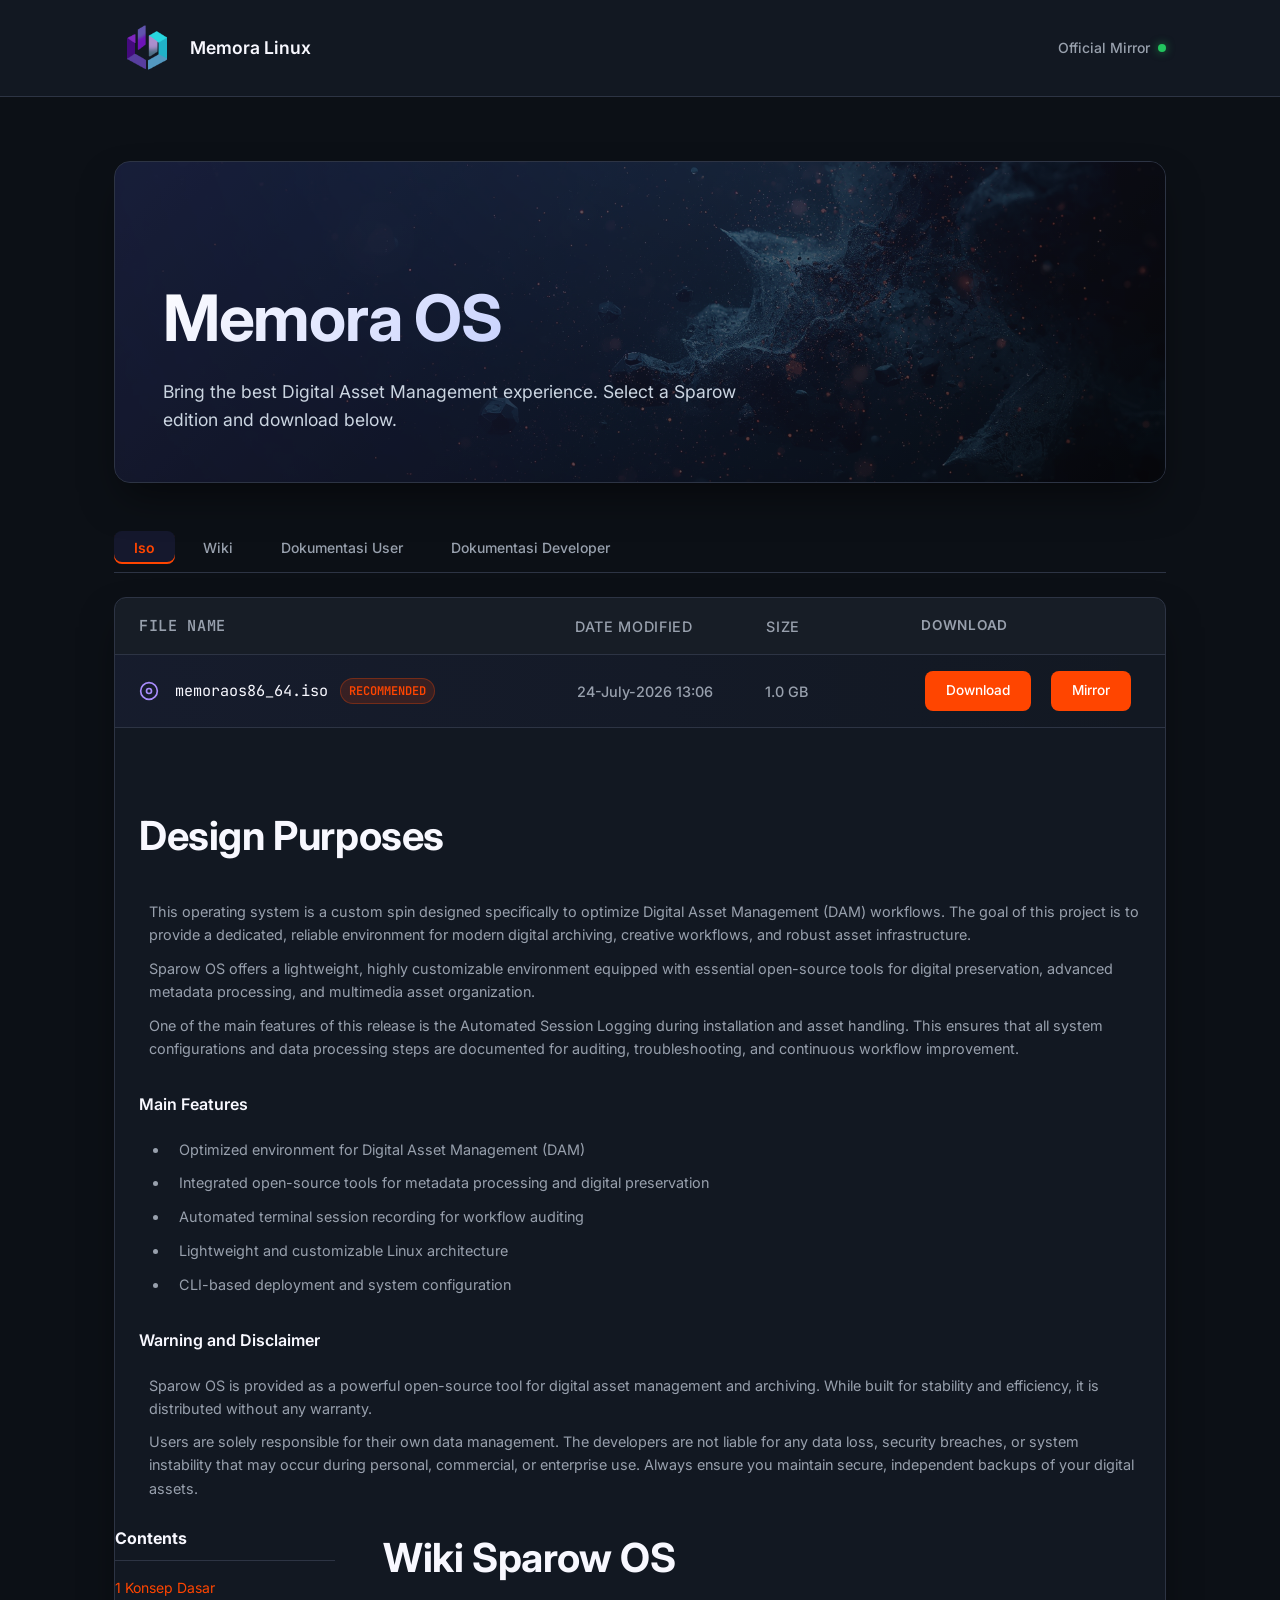
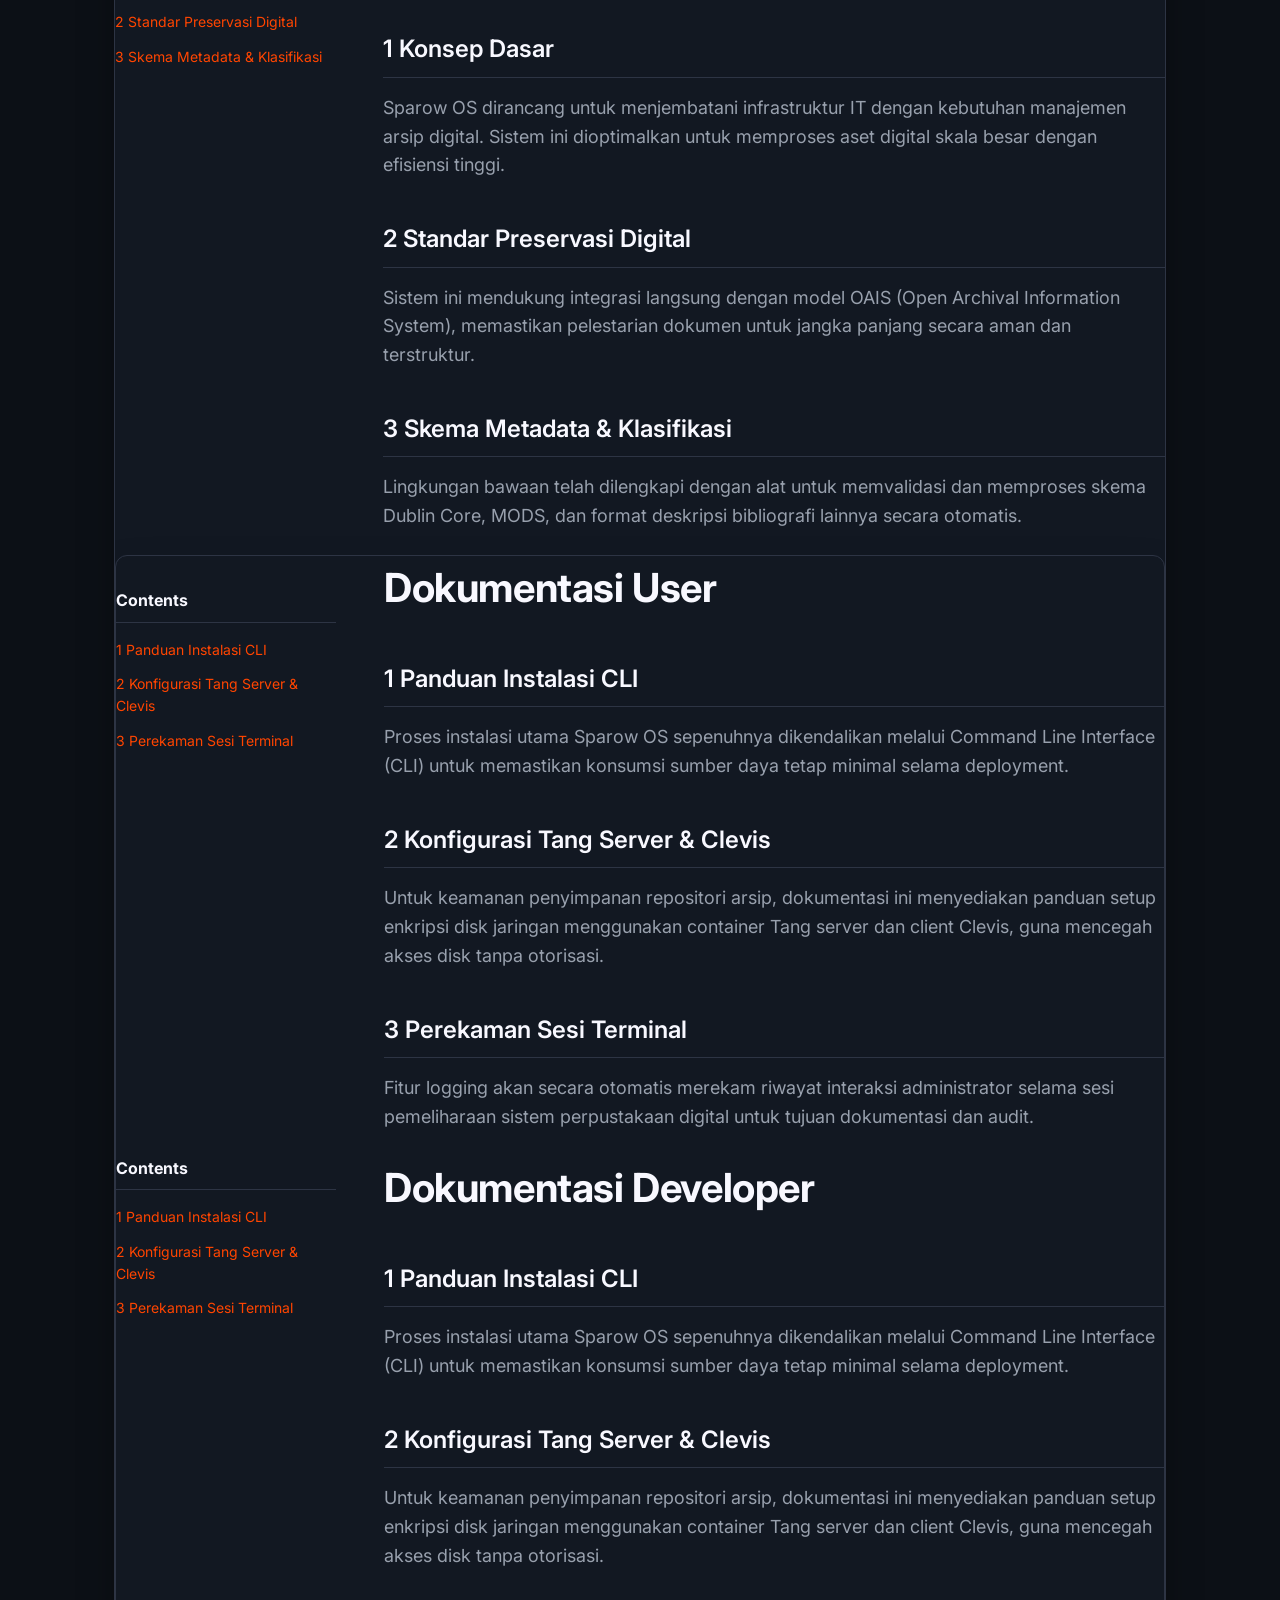
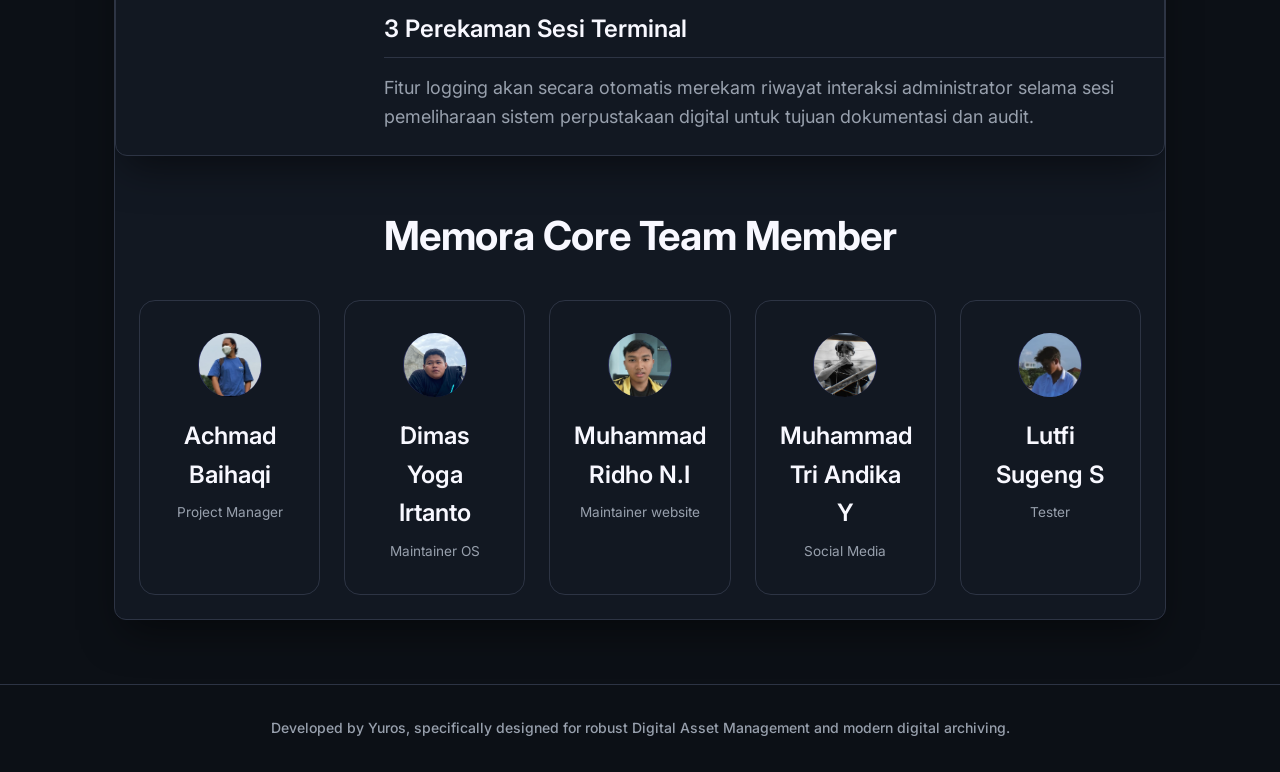
==== commit 36c5d1ab: "Make content sections visible by default Changed display style for content sections to be visible." ====
--- a/index.html
+++ b/index.html
@@ -108,7 +108,7 @@
             </div>
 
             <!-- KONTEN 2: TAB WIKI -->
-            <div id="content-wiki" style="display: none; padding: 2rem;">
+            <div id="content-wiki" style="display: block;">
                 
                 <!-- INI YANG BIKIN JADI 2 KOLOM (wiki-layout) -->
                 <div class="wiki-layout">
@@ -144,7 +144,7 @@
         <div class="file-browser">
 
             <!-- KONTEN 3: TAB DOKUMENTASI USER -->
-            <div id="content-docs-user" style="display: none; padding: 2rem;">
+            <div id="content-docs-user" style="display: block;">
                 <div class="wiki-layout">
                     <!-- Kiri: Sidebar Daftar Isi -->
                     <aside class="wiki-sidebar">
@@ -173,7 +173,7 @@
             </div>
 
             <!-- KONTEN 4: TAB DOKUMENTASI DEVELOPER -->
-            <div id="content-docs-dev" style="display: none; padding: 2rem;">
+            <div id="content-docs-dev" style="display: block;">
                 <div class="wiki-layout">
                     <!-- Kiri: Sidebar Daftar Isi -->
                     <aside class="wiki-sidebar">
--- a/style.css
+++ b/style.css
@@ -342,74 +342,6 @@
 }
 
 /* Contributors Section */
-.contributors-section {
-    margin-top: 5rem;
-    padding-top: 2rem;
-    border-top: 1px solid var(--border-color);
-}
-
-.contributors-grid {
-    display: grid;
-    grid-template-columns: repeat(auto-fit, minmax(180px, 1fr));
-    gap: 1rem;
-    margin: 1.5rem;
-}
-
-.contributor-card {
-    background: var(--bg-card);
-    border: 1px solid var(--border-color);
-    border-radius: 1rem;
-    padding: 2rem 1.5rem;
-    text-align: center;
-    transition: transform 0.3s ease, box-shadow 0.3s ease, border-color 0.3s ease;
-    cursor: default;
-}
-
-.contributor-card:hover {
-    transform: translateY(-5px);
-    box-shadow: 0 15px 30px -10px rgba(0, 0, 0, 0.5);
-    background: var(--bg-hover);
-    border-color: rgba(255, 69, 0, 0.3);
-}
-
-.avatar {
-    width: 64px;
-    height: 64px;
-    border-radius: 50px;
-    background: linear-gradient(135deg, rgba(255, 69, 0, 0.15) 0%, rgba(255, 69, 0, 0.05) 100%);
-    border: 1px solid rgba(255, 69, 0, 0.2);
-    color: var(--accent);
-    display: flex;
-    align-items: center;
-    justify-content: center;
-    margin: 0 auto 1.25rem auto;
-    transition: all 0.3s ease;
-}
-
-.avatar img {
-    width: 64px;
-    height: 64px;
-    border-radius: 50px;
-    object-fit: cover;
-}
-
-.contributor-card:hover .avatar {
-    background: linear-gradient(135deg, rgba(255, 69, 0, 0.3) 0%, rgba(255, 69, 0, 0.1) 100%);
-    box-shadow: 0 0 20px rgba(255, 69, 0, 0.15);
-}
-
-.contributor-info h3 {
-    font-size: 18px;
-    font-weight: 600;
-    color: var(--text-main);
-    margin-bottom: 0.35rem;
-}
-
-.contributor-info p {
-    font-size: 14px;
-    color: var(--text-muted);
-}
-
 /* Footer */
 footer {
     text-align: center;
@@ -833,12 +765,6 @@
 }
 
 /* Contributors Section */
-.contributors-section {
-    margin-top: 5rem;
-    padding-top: 2rem;
-    border-top: 1px solid var(--border-color);
-}
-
 .section-title, .describe h2 {
     font-size: 40px;
     font-weight: 700;
@@ -852,6 +778,7 @@
     display: grid;
     grid-template-columns: repeat(auto-fit, minmax(180px, 1fr));
     gap: 1.5rem;
+    margin: 1.5rem;
 }
 
 .contributor-card {
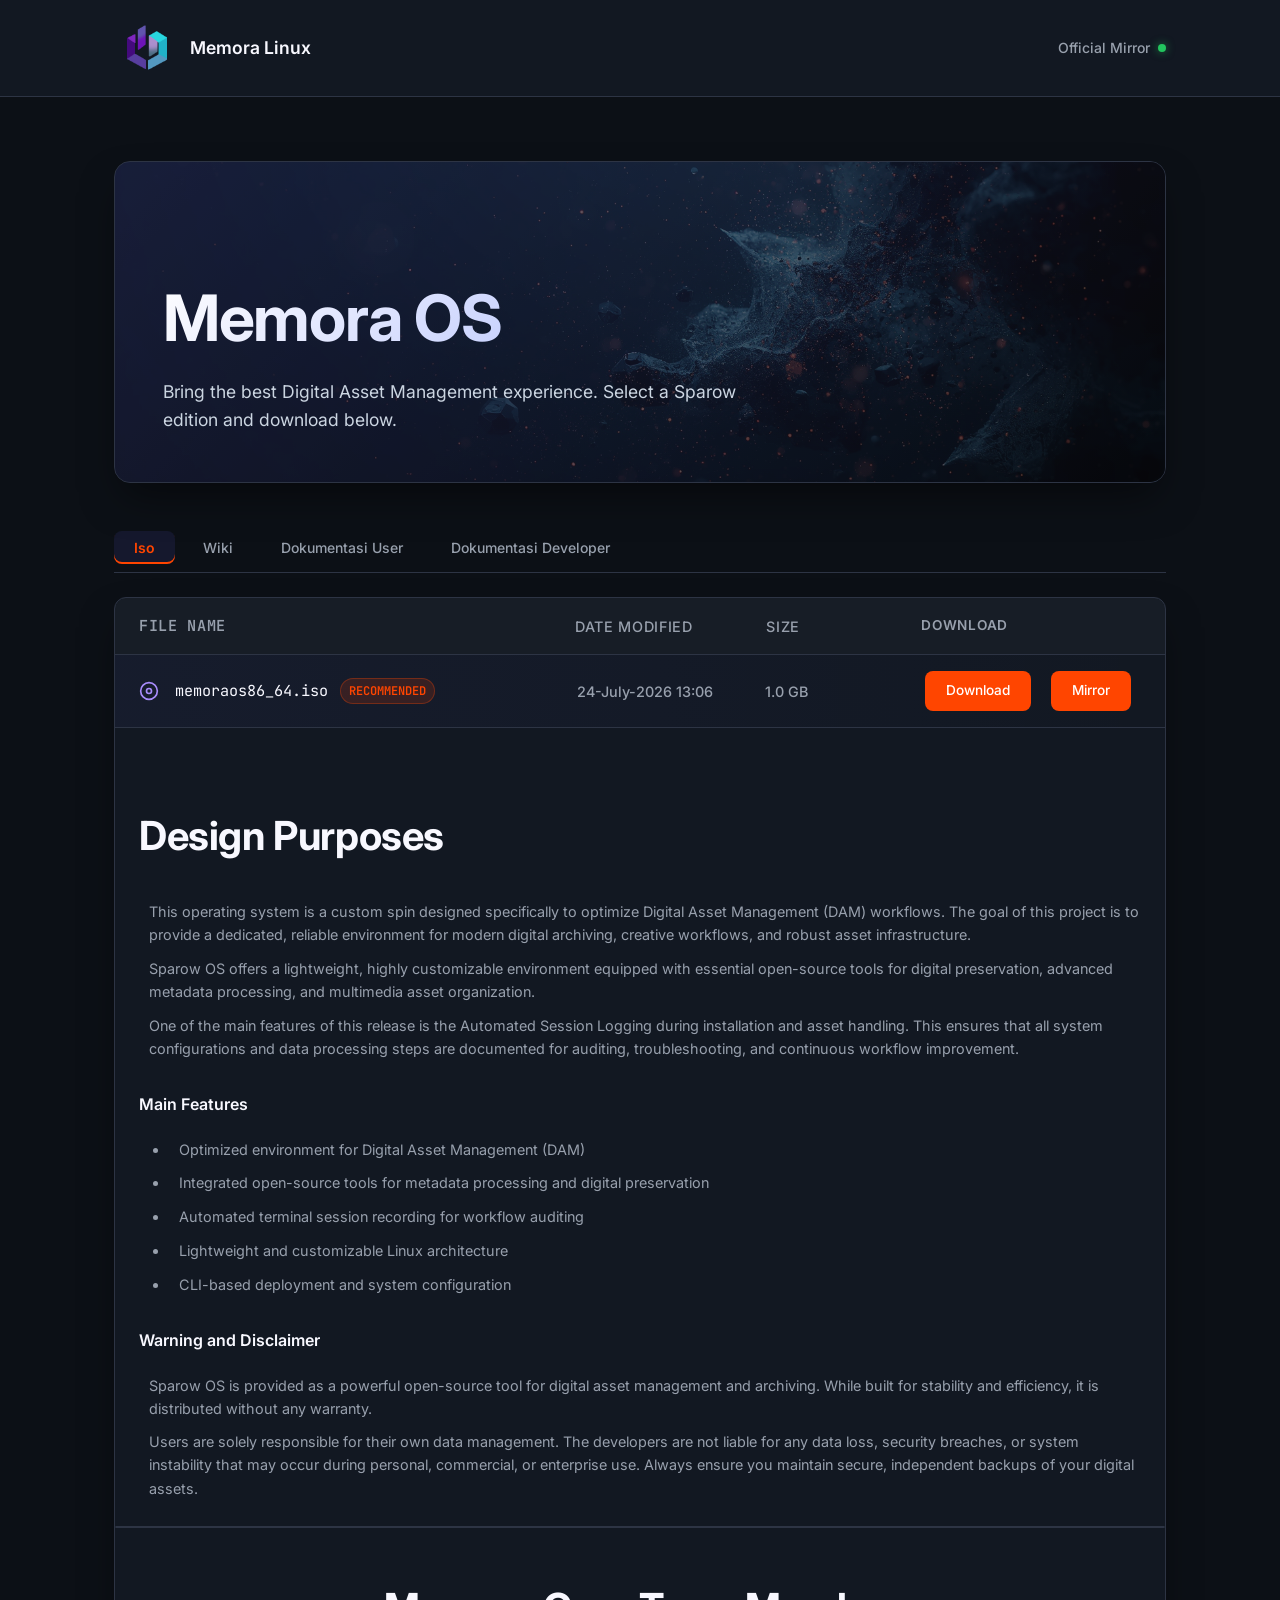
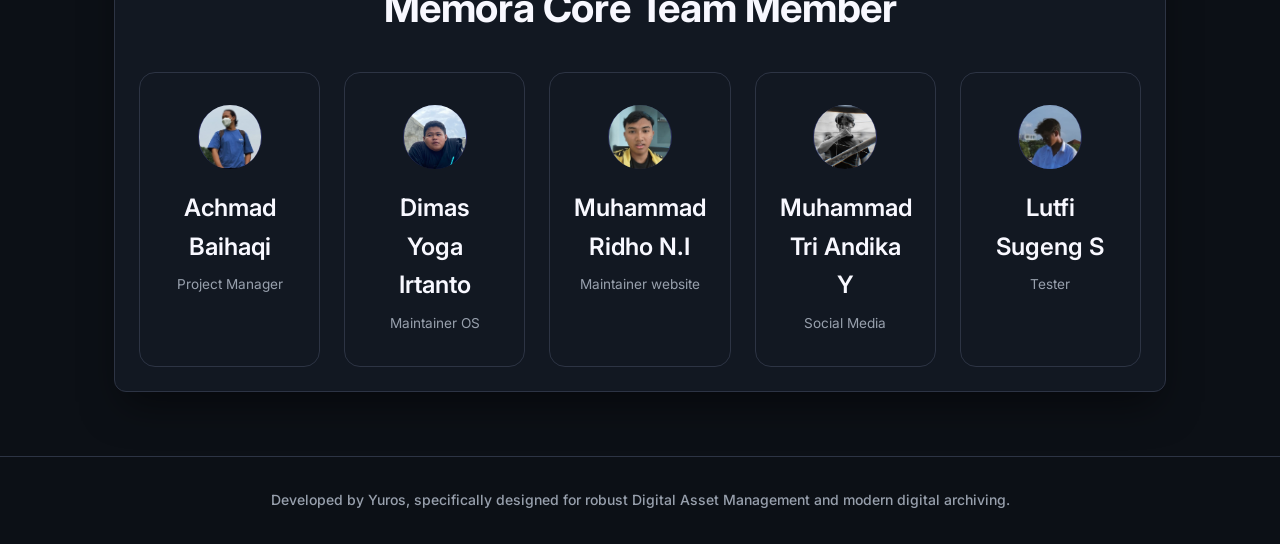
==== commit 107677fa: "Update index.html" ====
--- a/index.html
+++ b/index.html
@@ -108,7 +108,7 @@
             </div>
 
             <!-- KONTEN 2: TAB WIKI -->
-            <div id="content-wiki" style="display: block;">
+            <div id="content-wiki" style="display:none; padding: 2rem;">
                 
                 <!-- INI YANG BIKIN JADI 2 KOLOM (wiki-layout) -->
                 <div class="wiki-layout">
@@ -144,7 +144,7 @@
         <div class="file-browser">
 
             <!-- KONTEN 3: TAB DOKUMENTASI USER -->
-            <div id="content-docs-user" style="display: block;">
+            <div id="content-docs-user" style="display:none; padding: 2rem;">
                 <div class="wiki-layout">
                     <!-- Kiri: Sidebar Daftar Isi -->
                     <aside class="wiki-sidebar">
@@ -173,7 +173,7 @@
             </div>
 
             <!-- KONTEN 4: TAB DOKUMENTASI DEVELOPER -->
-            <div id="content-docs-dev" style="display: block;">
+            <div id="content-docs-dev" style="display:none; padding: 2rem;">
                 <div class="wiki-layout">
                     <!-- Kiri: Sidebar Daftar Isi -->
                     <aside class="wiki-sidebar">
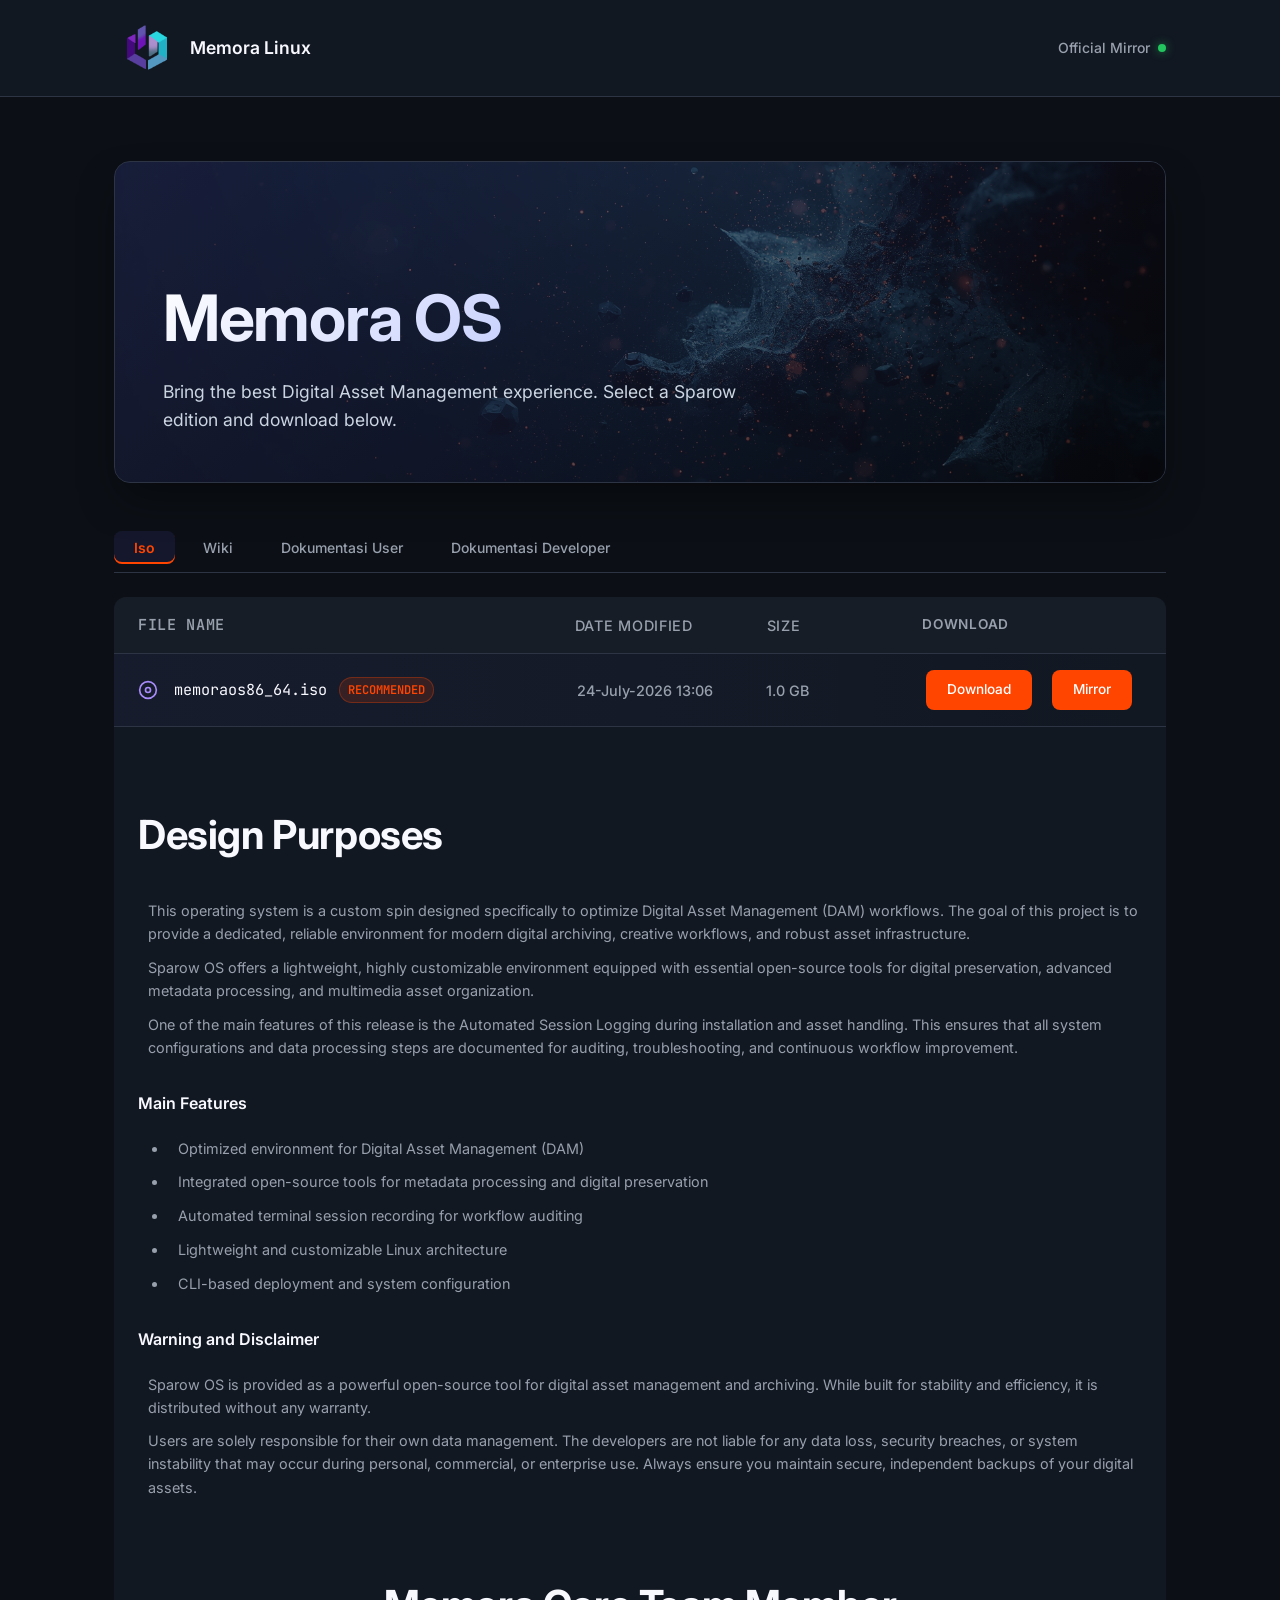
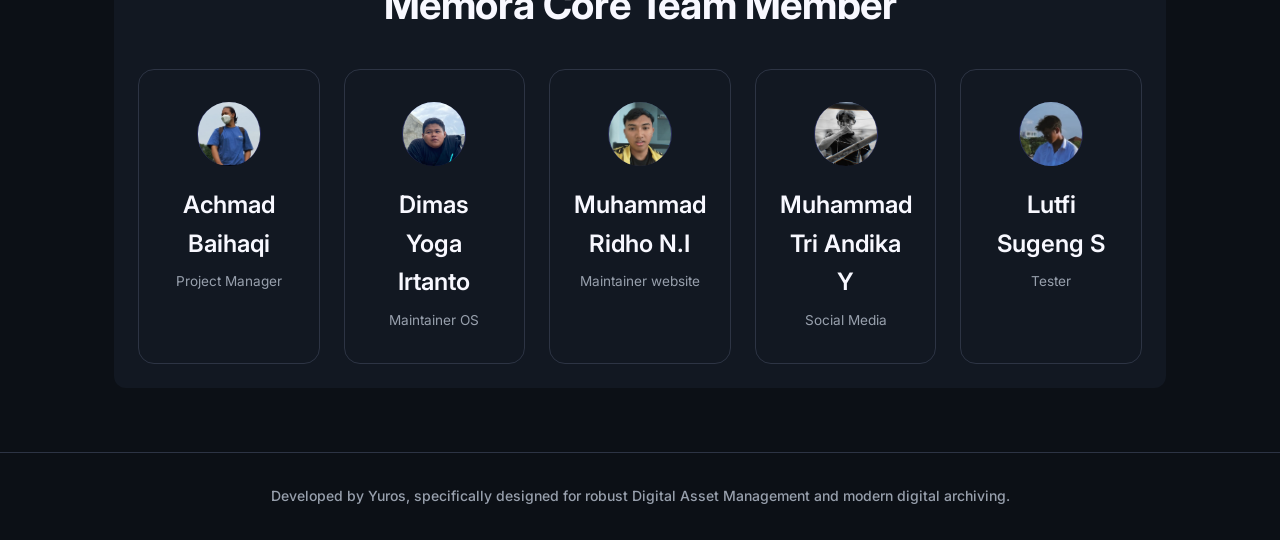
==== commit 6fada60f: "Update index.html" ====
--- a/index.html
+++ b/index.html
@@ -144,7 +144,7 @@
         <div class="file-browser">
 
             <!-- KONTEN 3: TAB DOKUMENTASI USER -->
-            <div id="content-docs-user" style="display:none; padding: 2rem;">
+            <div id="content-docs-user" style="display:none; padding: 2rem;  border-radius: 8px 8px 0 0">
                 <div class="wiki-layout">
                     <!-- Kiri: Sidebar Daftar Isi -->
                     <aside class="wiki-sidebar">
@@ -173,7 +173,7 @@
             </div>
 
             <!-- KONTEN 4: TAB DOKUMENTASI DEVELOPER -->
-            <div id="content-docs-dev" style="display:none; padding: 2rem;">
+            <div id="content-docs-dev" style="display:none; padding: 2rem; border-radius: 8px 8px 0 0">
                 <div class="wiki-layout">
                     <!-- Kiri: Sidebar Daftar Isi -->
                     <aside class="wiki-sidebar">
--- a/style.css
+++ b/style.css
@@ -180,13 +180,14 @@
 }
 
 /* File Browser */
-.file-browser {
+.file-browser{
     background: var(--bg-card);
-    border: 1px solid var(--border-color);
+    border: none;
     border-radius: 0.75rem;
     overflow: hidden;
-    box-shadow: 0 20px 40px -10px rgba(0, 0, 0, 0.5);
-}
+    box-shadow: none;
+}
+
 
 .browser-header {
     display: grid;
@@ -576,13 +577,6 @@
     
 }
 /* File Browser */
-.file-browser {
-    background: var(--bg-card);
-    border: 1px solid var(--border-color);
-    border-radius: 0.75rem;
-    overflow: hidden;
-    box-shadow: 0 20px 40px -10px rgba(0, 0, 0, 0.5);
-}
 
 .browser-header {
     display: grid;
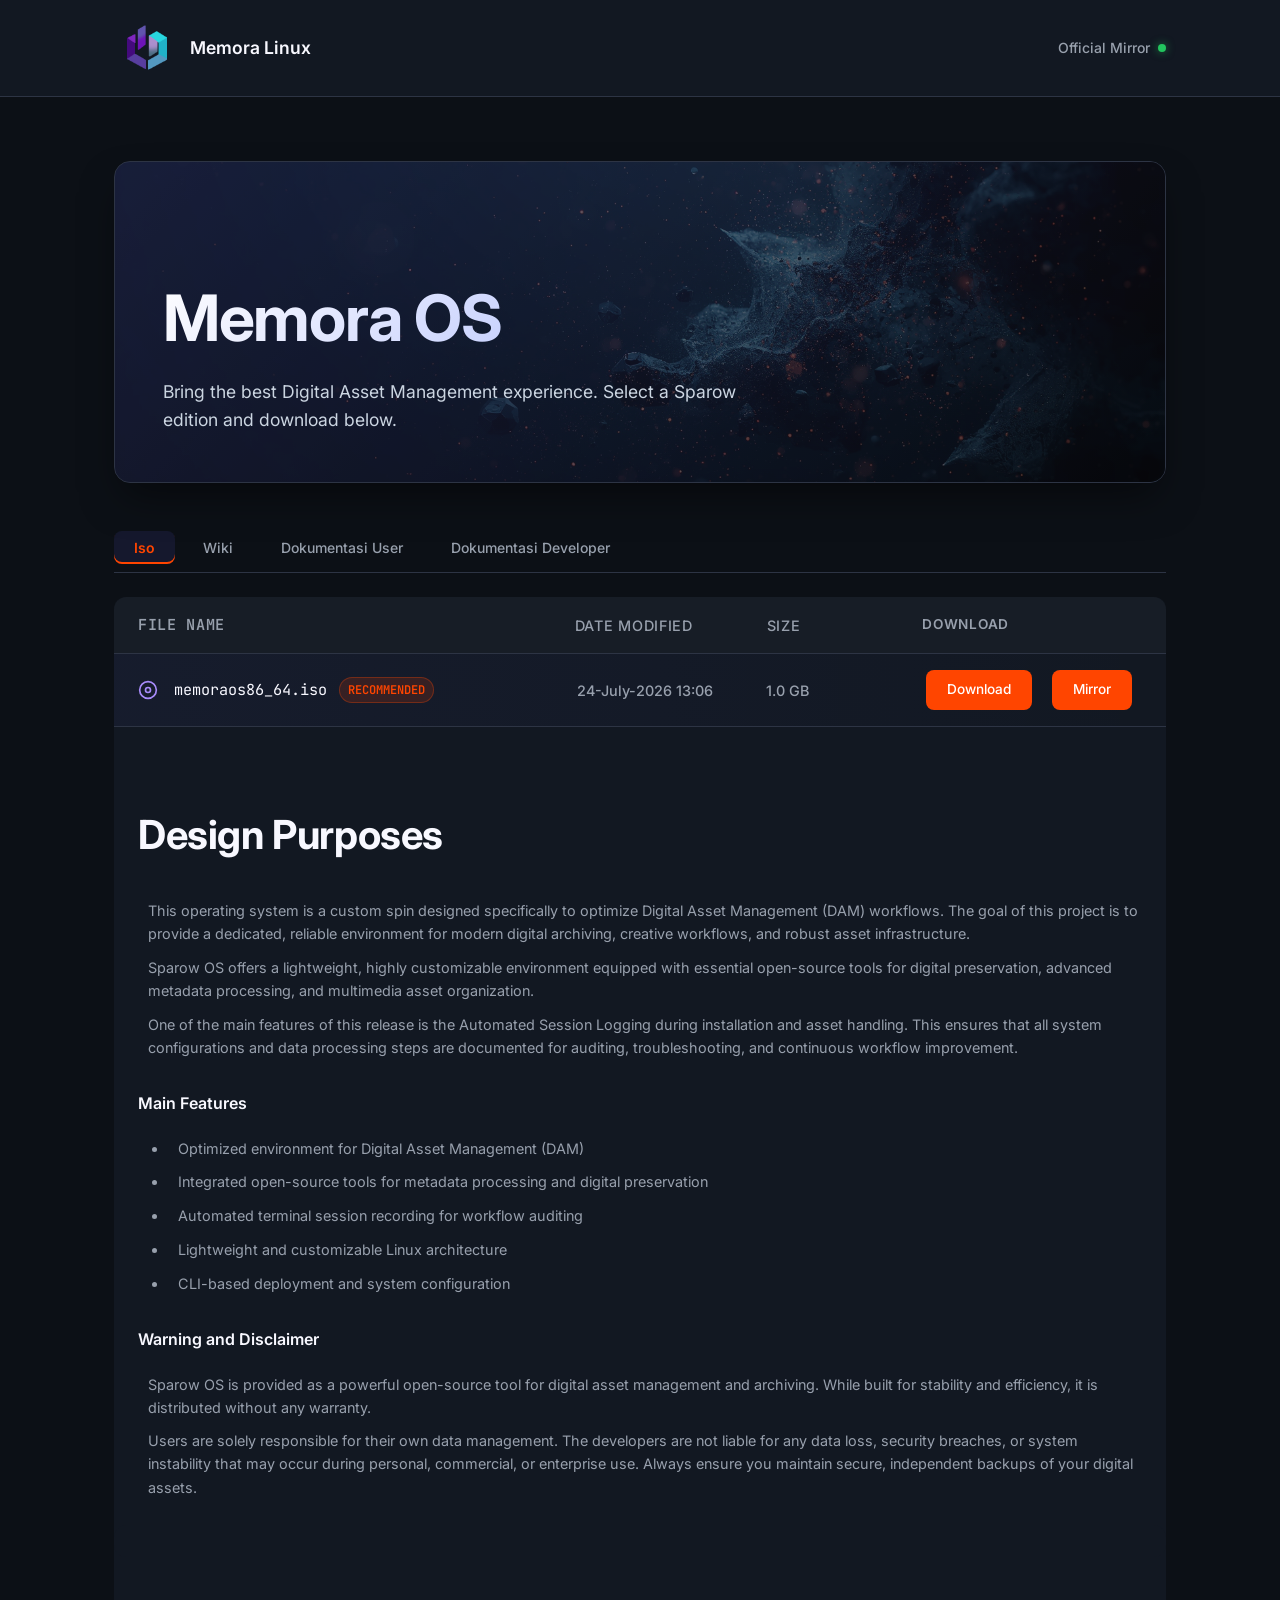
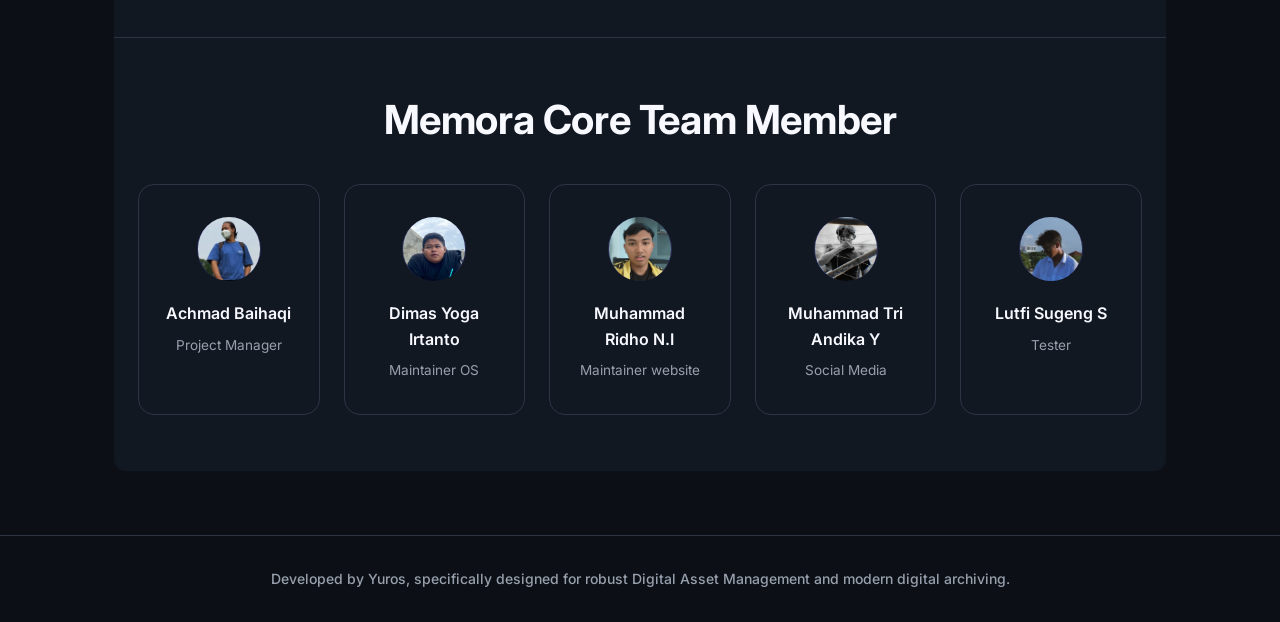
==== commit 5241547e: "Update index.html" ====
--- a/index.html
+++ b/index.html
@@ -206,7 +206,7 @@
 
         <!-- Contributors Section -->
         <section class="contributors-section">
-            <h2 class="section-title" style="margin-top: 3rem; text-align: center;">Memora Core Team Member</h2>
+            <h2 class="section-title" style="margin-top: .1rem; text-align: center;">Memora Core Team Member</h2>
             <div class="contributors-grid">
                 <div class="contributor-card">
                     <div class="avatar">
--- a/style.css
+++ b/style.css
@@ -182,10 +182,11 @@
 /* File Browser */
 .file-browser{
     background: var(--bg-card);
-    border: none;
+    border: 1px solid var(--border-color_);
     border-radius: 0.75rem;
     overflow: hidden;
     box-shadow: none;
+    padding-bottom: 2rem;
 }
 
 
@@ -343,6 +344,12 @@
 }
 
 /* Contributors Section */
+.contributors-section {
+    margin-top: 5rem;
+    padding-top: 3rem;
+    border-top: 1px solid var(--border-color);
+}
+
 /* Footer */
 footer {
     text-align: center;
@@ -823,7 +830,7 @@
 }
 
 .contributor-info h3 {
-    font-size: 24px;
+    font-size: 16px;
     font-weight: 600;
     color: var(--text-main);
     margin-bottom: 0.5rem;
